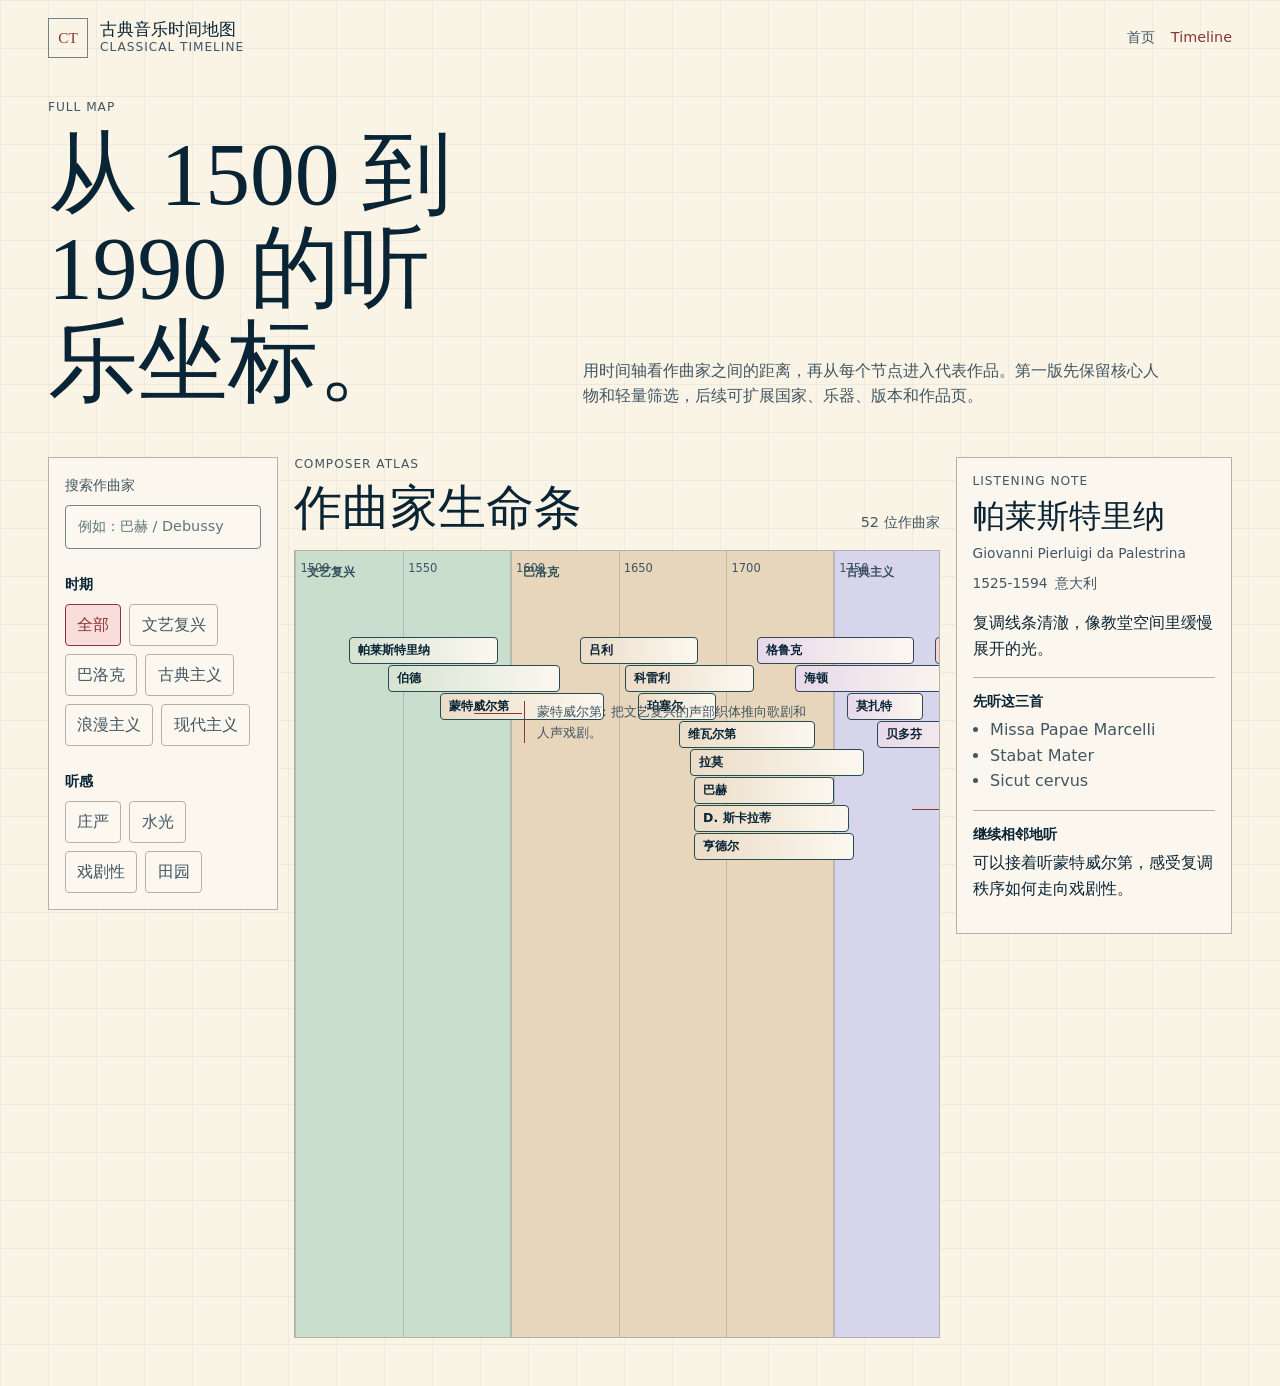
==== timeline.html @ 26d969b8 "Initial classical music atlas site" ====
<!doctype html>
<html lang="zh-CN">
  <head>
    <meta charset="utf-8">
    <meta name="viewport" content="width=device-width, initial-scale=1, viewport-fit=cover">
    <meta name="description" content="按时代、作曲家和听感探索古典音乐时间线。">
    <title>Timeline | 古典音乐时间地图</title>
    <link rel="stylesheet" href="assets/styles.css">
    <script type="module" src="assets/app.js"></script>
  </head>
  <body data-page="timeline">
    <a class="skip-link" href="#main-content">跳到主要内容</a>

    <header class="site-header" aria-label="站点导航">
      <a class="brand-mark" href="index.html" aria-label="古典音乐时间地图首页">
        <span class="brand-mark__glyph" aria-hidden="true">CT</span>
        <span>
          <span class="brand-mark__title">古典音乐时间地图</span>
          <span class="brand-mark__subtitle">Classical Timeline</span>
        </span>
      </a>
      <nav class="site-nav" aria-label="主导航">
        <a href="index.html">首页</a>
        <a href="timeline.html" aria-current="page">Timeline</a>
      </nav>
    </header>

    <main id="main-content" class="timeline-page">
      <section class="timeline-intro" aria-labelledby="timeline-title">
        <div>
          <p class="kicker">Full map</p>
          <h1 id="timeline-title">从 1500 到 1990 的听乐坐标。</h1>
        </div>
        <p>
          用时间轴看作曲家之间的距离，再从每个节点进入代表作品。第一版先保留核心人物和轻量筛选，后续可扩展国家、乐器、版本和作品页。
        </p>
      </section>

      <section class="explorer-shell" aria-label="时间线探索器">
        <aside class="explorer-controls" aria-label="筛选作曲家">
          <label class="search-field">
            <span>搜索作曲家</span>
            <input type="search" data-search placeholder="例如：巴赫 / Debussy" autocomplete="off">
          </label>

          <div class="filter-group" aria-label="按时期筛选">
            <p class="filter-group__label">时期</p>
            <div class="chip-row" data-period-filters></div>
          </div>

          <div class="filter-group" aria-label="按听感筛选">
            <p class="filter-group__label">听感</p>
            <div class="chip-row">
              <button class="chip" type="button" data-mood="庄严">庄严</button>
              <button class="chip" type="button" data-mood="水光">水光</button>
              <button class="chip" type="button" data-mood="戏剧性">戏剧性</button>
              <button class="chip" type="button" data-mood="田园">田园</button>
            </div>
          </div>
        </aside>

        <section class="timeline-workspace" aria-labelledby="workspace-title">
          <div class="workspace-head">
            <div>
              <p class="kicker">Composer atlas</p>
              <h2 id="workspace-title">作曲家生命条</h2>
            </div>
            <p class="workspace-count" data-result-count aria-live="polite"></p>
          </div>
          <div class="timeline-frame">
            <div class="timeline" data-timeline="full" aria-label="古典音乐作曲家完整时间线"></div>
          </div>
        </section>

        <aside class="composer-detail" aria-live="polite" aria-label="作曲家赏析线索">
          <p class="kicker">Listening note</p>
          <div data-detail>
            <h2>选择一个作曲家</h2>
            <p>点击或聚焦时间线上的生命条，查看风格判断、代表作品和相邻聆听线索。</p>
          </div>
        </aside>
      </section>
    </main>
  </body>
</html>
---- assets/styles.css ----
:root {
  color-scheme: light;
  --paper: oklch(96.8% 0.018 84);
  --paper-deep: oklch(93.2% 0.024 82);
  --paper-lift: oklch(98% 0.012 84);
  --ink: oklch(25% 0.045 238);
  --ink-soft: oklch(44% 0.032 235);
  --rule: oklch(76% 0.018 86);
  --rule-strong: oklch(60% 0.025 230);
  --concert-red: oklch(45% 0.118 24);
  --focus: oklch(55% 0.12 24);
  --renaissance: oklch(88% 0.032 152);
  --baroque: oklch(88% 0.038 75);
  --classical: oklch(88% 0.03 288);
  --romantic: oklch(88% 0.04 29);
  --modern: oklch(87% 0.032 210);
  --space-1: 0.25rem;
  --space-2: 0.5rem;
  --space-3: 0.75rem;
  --space-4: 1rem;
  --space-6: 1.5rem;
  --space-8: 2rem;
  --space-12: 3rem;
  --space-16: 4rem;
  --radius-sm: 0.25rem;
  --radius-md: 0.5rem;
  --shadow-preview: 0 1rem 3rem oklch(26% 0.045 238 / 0.12);
  --ease-out: cubic-bezier(0.22, 1, 0.36, 1);
  --font-display: "Iowan Old Style", "Songti SC", "Noto Serif SC", "Source Han Serif SC", Georgia, serif;
  --font-body: "Aptos", "Segoe UI", "Noto Sans SC", "Microsoft YaHei", system-ui, sans-serif;
}

* {
  box-sizing: border-box;
}

html {
  scroll-behavior: smooth;
}

body {
  margin: 0;
  background:
    linear-gradient(90deg, oklch(83% 0.012 84 / 0.22) 1px, transparent 1px) 0 0 / 48px 48px,
    linear-gradient(180deg, oklch(83% 0.012 84 / 0.22) 1px, transparent 1px) 0 0 / 48px 48px,
    var(--paper);
  color: var(--ink);
  font-family: var(--font-body);
  font-size: 1rem;
  line-height: 1.6;
  overflow-x: hidden;
  overflow-wrap: break-word;
  text-rendering: optimizeLegibility;
}

a {
  color: inherit;
  text-decoration: none;
}

button,
input {
  font: inherit;
}

button {
  cursor: pointer;
}

:focus {
  outline: none;
}

:focus-visible {
  outline: 3px solid var(--focus);
  outline-offset: 3px;
}

.skip-link {
  position: fixed;
  z-index: 10;
  inset-block-start: var(--space-4);
  inset-inline-start: var(--space-4);
  padding: var(--space-2) var(--space-3);
  background: var(--ink);
  color: var(--paper);
  transform: translateY(-150%);
  transition: transform 180ms var(--ease-out);
}

.skip-link:focus {
  transform: translateY(0);
}

.site-header {
  display: flex;
  align-items: center;
  justify-content: space-between;
  gap: var(--space-4);
  padding: var(--space-4) clamp(var(--space-4), 4vw, var(--space-12));
}

.brand-mark {
  display: inline-flex;
  align-items: center;
  gap: var(--space-3);
  min-height: 2.75rem;
}

.brand-mark__glyph {
  display: grid;
  place-items: center;
  width: 2.5rem;
  height: 2.5rem;
  border: 1px solid var(--rule-strong);
  color: var(--concert-red);
  font-family: var(--font-display);
  font-size: 0.95rem;
}

.brand-mark__title,
.brand-mark__subtitle {
  display: block;
}

.brand-mark__title {
  font-family: var(--font-display);
  font-size: 1.05rem;
  line-height: 1.1;
}

.brand-mark__subtitle,
.kicker {
  color: var(--ink-soft);
  font-size: 0.76rem;
  letter-spacing: 0.08em;
  line-height: 1.2;
  text-transform: uppercase;
}

.site-nav {
  display: none;
  align-items: center;
  gap: var(--space-4);
  color: var(--ink-soft);
  font-size: 0.9rem;
}

.site-nav a {
  min-height: 2.75rem;
  display: inline-flex;
  align-items: center;
}

.site-nav a:hover,
.site-nav a[aria-current="page"] {
  color: var(--concert-red);
}

.hero-shell {
  display: grid;
  gap: var(--space-8);
  min-width: 0;
  min-height: calc(100svh - 4.75rem);
  padding: var(--space-6) clamp(var(--space-4), 4vw, var(--space-12)) var(--space-8);
}

.hero-copy {
  align-self: center;
  min-width: 0;
}

.kicker {
  margin: 0 0 var(--space-3);
}

h1,
h2,
h3,
p {
  margin-block-start: 0;
}

h1,
h2,
h3 {
  font-family: var(--font-display);
  font-weight: 500;
  line-height: 1.05;
  text-wrap: balance;
}

h1 {
  max-width: 11ch;
  margin-block-end: var(--space-4);
  font-size: clamp(3rem, 10vw, 7rem);
}

h2 {
  font-size: clamp(1.7rem, 4vw, 3rem);
}

.hero-lede {
  max-width: min(48ch, 100%);
  color: var(--ink-soft);
  font-size: 1.12rem;
}

.hero-actions {
  display: flex;
  flex-wrap: wrap;
  gap: var(--space-3);
  margin-block: var(--space-6);
}

.button {
  display: inline-flex;
  align-items: center;
  justify-content: center;
  min-height: 2.75rem;
  border: 1px solid var(--ink);
  border-radius: var(--radius-sm);
  padding: 0.7rem 1rem;
  transition:
    background-color 180ms var(--ease-out),
    color 180ms var(--ease-out),
    border-color 180ms var(--ease-out),
    transform 180ms var(--ease-out);
}

.button:hover {
  transform: translateY(-1px);
}

.button--primary {
  background: var(--ink);
  color: var(--paper-lift);
}

.button--primary:hover {
  background: var(--concert-red);
  border-color: var(--concert-red);
}

.button--quiet {
  color: var(--ink);
}

.button--quiet:hover {
  border-color: var(--concert-red);
  color: var(--concert-red);
}

.listening-note {
  display: grid;
  gap: var(--space-3);
  max-width: 34rem;
  margin: 0;
  padding-block-start: var(--space-6);
  border-block-start: 1px solid var(--rule);
}

.listening-note div {
  display: grid;
  gap: var(--space-1);
}

.listening-note dt {
  color: var(--concert-red);
  font-size: 0.82rem;
}

.listening-note dd {
  margin: 0;
  color: var(--ink-soft);
}

.atlas-panel,
.composer-detail,
.explorer-controls {
  background: color-mix(in oklch, var(--paper-lift) 78%, var(--paper) 22%);
  border: 1px solid var(--rule);
}

.atlas-panel {
  align-self: center;
  min-width: 0;
  padding: var(--space-4);
  box-shadow: var(--shadow-preview);
}

.atlas-panel__head,
.workspace-head,
.section-heading {
  display: flex;
  align-items: end;
  justify-content: space-between;
  gap: var(--space-4);
  margin-block-end: var(--space-4);
}

.atlas-panel__head h2,
.workspace-head h2,
.section-heading h2 {
  margin: 0;
}

.text-link {
  min-height: 2.75rem;
  display: inline-flex;
  align-items: center;
  color: var(--concert-red);
  font-size: 0.9rem;
}

.map-caption {
  margin-block: var(--space-3) 0;
  color: var(--ink-soft);
  font-size: 0.9rem;
}

.timeline-frame {
  width: 100%;
  max-width: 100%;
  min-width: 0;
  overflow: auto;
  border: 1px solid var(--rule);
  background: var(--paper-deep);
  scrollbar-color: var(--rule-strong) var(--paper-deep);
}

.timeline-frame--preview {
  max-height: 34rem;
}

.timeline {
  position: relative;
  min-width: 66rem;
  min-height: 46rem;
  isolation: isolate;
}

.timeline--preview {
  min-width: 58rem;
  min-height: 28rem;
}

.period-band {
  position: absolute;
  z-index: 0;
  inset-block: 0;
  border-inline-end: 1px solid oklch(65% 0.018 84 / 0.45);
  background: var(--period-color);
}

.period-band__label {
  position: sticky;
  inset-block-start: var(--space-3);
  display: inline-flex;
  margin: var(--space-3);
  color: color-mix(in oklch, var(--ink) 74%, var(--period-color) 26%);
  font-size: 0.76rem;
  font-weight: 600;
}

.year-tick {
  position: absolute;
  z-index: 1;
  inset-block: 0;
  border-inline-start: 1px solid oklch(57% 0.018 240 / 0.32);
}

.year-tick span {
  position: sticky;
  inset-block-start: var(--space-2);
  display: inline-block;
  margin-inline-start: var(--space-1);
  color: var(--ink-soft);
  font-size: 0.72rem;
  font-variant-numeric: tabular-nums;
}

.composer-bar {
  position: absolute;
  z-index: 2;
  display: flex;
  align-items: center;
  min-width: 3.5rem;
  min-height: 1.7rem;
  border: 1px solid color-mix(in oklch, var(--ink) 78%, var(--period-color) 22%);
  border-radius: var(--radius-sm);
  background:
    linear-gradient(90deg, color-mix(in oklch, var(--period-color) 78%, var(--paper-lift) 22%), var(--paper-lift));
  color: var(--ink);
  font-size: 0.78rem;
  font-weight: 600;
  line-height: 1.15;
  overflow: hidden;
  padding: 0 var(--space-2);
  text-align: start;
  white-space: nowrap;
  transition:
    transform 160ms var(--ease-out),
    border-color 160ms var(--ease-out),
    background-color 160ms var(--ease-out),
    box-shadow 160ms var(--ease-out);
}

.composer-bar:hover,
.composer-bar:focus-visible,
.composer-bar.is-active {
  z-index: 4;
  border-color: var(--concert-red);
  box-shadow: 0 0 0 3px oklch(58% 0.1 24 / 0.15);
  transform: translateY(-2px);
}

.composer-bar.is-hidden {
  display: none;
}

.annotation {
  position: absolute;
  z-index: 3;
  max-width: 18rem;
  border-inline-start: 1px solid var(--concert-red);
  padding-inline-start: var(--space-3);
  color: var(--ink-soft);
  font-size: 0.82rem;
}

.annotation::before {
  content: "";
  position: absolute;
  inset-inline-start: -3.2rem;
  inset-block-start: 0.75rem;
  width: 3rem;
  border-block-start: 1px solid var(--concert-red);
}

.route-section {
  padding: var(--space-12) clamp(var(--space-4), 4vw, var(--space-12));
}

.section-heading {
  align-items: start;
}

.section-heading h2 {
  max-width: 13ch;
}

.route-grid {
  display: grid;
  grid-template-columns: repeat(auto-fit, minmax(17.5rem, 1fr));
  gap: var(--space-3);
}

.route-card {
  display: grid;
  gap: var(--space-3);
  min-height: 13rem;
  border: 1px solid var(--rule);
  background: color-mix(in oklch, var(--paper-lift) 70%, var(--paper) 30%);
  padding: var(--space-4);
  transition:
    border-color 180ms var(--ease-out),
    transform 180ms var(--ease-out),
    background-color 180ms var(--ease-out);
}

.route-card:hover {
  border-color: var(--concert-red);
  transform: translateY(-2px);
}

.route-card__index {
  color: var(--concert-red);
  font-family: var(--font-display);
  font-size: 1.6rem;
}

.route-card__title {
  font-family: var(--font-display);
  font-size: 1.6rem;
  line-height: 1.1;
}

.route-card__body {
  color: var(--ink-soft);
  max-width: 30ch;
}

.timeline-page {
  min-width: 0;
  padding: var(--space-6) clamp(var(--space-4), 4vw, var(--space-12)) var(--space-12);
}

.timeline-intro {
  display: grid;
  gap: var(--space-4);
  margin-block-end: var(--space-8);
}

.timeline-intro > * {
  min-width: 0;
}

.timeline-intro h1 {
  max-width: 12ch;
  font-size: clamp(2.5rem, 8vw, 5.6rem);
}

.timeline-intro p {
  max-width: 58ch;
  color: var(--ink-soft);
}

.explorer-shell {
  display: grid;
  gap: var(--space-4);
  min-width: 0;
}

.explorer-controls,
.composer-detail {
  min-width: 0;
  padding: var(--space-4);
}

.search-field {
  display: grid;
  gap: var(--space-2);
  margin-block-end: var(--space-6);
  color: var(--ink-soft);
  font-size: 0.9rem;
}

.search-field input {
  width: 100%;
  min-width: 0;
  min-height: 2.75rem;
  border: 1px solid var(--rule-strong);
  border-radius: var(--radius-sm);
  background: var(--paper-lift);
  color: var(--ink);
  padding: 0 var(--space-3);
}

.search-field input::placeholder {
  color: color-mix(in oklch, var(--ink-soft) 80%, var(--paper) 20%);
}

.filter-group + .filter-group {
  margin-block-start: var(--space-6);
}

.filter-group__label {
  margin-block-end: var(--space-2);
  color: var(--ink);
  font-size: 0.9rem;
  font-weight: 700;
}

.chip-row {
  display: flex;
  flex-wrap: wrap;
  gap: var(--space-2);
}

.chip {
  min-height: 2.5rem;
  border: 1px solid var(--rule);
  border-radius: var(--radius-sm);
  background: var(--paper-lift);
  color: var(--ink-soft);
  padding: 0.45rem 0.7rem;
  transition:
    border-color 160ms var(--ease-out),
    color 160ms var(--ease-out),
    background-color 160ms var(--ease-out);
}

.chip:hover,
.chip[aria-pressed="true"] {
  border-color: var(--concert-red);
  color: var(--concert-red);
}

.chip[aria-pressed="true"] {
  background: oklch(92% 0.03 24);
}

.timeline-workspace {
  min-width: 0;
}

.workspace-count {
  margin: 0;
  color: var(--ink-soft);
  font-size: 0.9rem;
}

.composer-detail {
  align-self: start;
}

.composer-detail h2 {
  margin-block-end: var(--space-2);
  font-size: 2rem;
}

.detail-meta {
  display: flex;
  flex-wrap: wrap;
  gap: var(--space-2);
  margin-block: 0 var(--space-4);
  color: var(--ink-soft);
  font-size: 0.86rem;
}

.detail-section {
  margin-block-start: var(--space-4);
  padding-block-start: var(--space-4);
  border-block-start: 1px solid var(--rule);
}

.detail-section h3 {
  margin-block-end: var(--space-2);
  font-family: var(--font-body);
  font-size: 0.9rem;
  font-weight: 800;
}

.detail-section ul {
  margin: 0;
  padding-inline-start: 1.1rem;
  color: var(--ink-soft);
}

.empty-state {
  padding: var(--space-8);
  color: var(--ink-soft);
}

@media (min-width: 48rem) {
  .site-nav {
    display: flex;
  }

  .listening-note {
    grid-template-columns: repeat(2, minmax(0, 1fr));
  }

  .timeline-intro {
    grid-template-columns: minmax(18rem, 0.8fr) minmax(20rem, 1fr);
    align-items: end;
  }
}

@media (min-width: 64rem) {
  .hero-shell {
    grid-template-columns: minmax(20rem, 0.82fr) minmax(34rem, 1.18fr);
    align-items: center;
  }

  .explorer-shell {
    grid-template-columns: minmax(14rem, 0.75fr) minmax(32rem, 2.1fr) minmax(17rem, 0.9fr);
    align-items: start;
  }

  .explorer-controls,
  .composer-detail {
    position: sticky;
    inset-block-start: var(--space-4);
  }
}

@media (max-width: 47.99rem) {
  .site-header {
    align-items: flex-start;
  }

  .hero-shell,
  .timeline-page,
  .route-section,
  .site-header {
    max-width: 100vw;
    overflow-x: clip;
  }

  .hero-copy,
  .atlas-panel,
  .timeline-intro,
  .timeline-intro p,
  .explorer-shell,
  .explorer-controls,
  .timeline-workspace,
  .composer-detail {
    max-width: calc(100vw - (var(--space-4) * 2));
  }

  .hero-lede,
  .timeline-intro p {
    max-width: 29ch;
  }

  .search-field input {
    max-width: 20rem;
  }

  h1 {
    max-width: 9ch;
  }

  .atlas-panel__head,
  .workspace-head,
  .section-heading {
    align-items: start;
    flex-direction: column;
  }

  .timeline {
    min-width: 54rem;
  }
}

@media (prefers-reduced-motion: reduce) {
  *,
  *::before,
  *::after {
    scroll-behavior: auto !important;
    transition-duration: 0.01ms !important;
    animation-duration: 0.01ms !important;
    animation-iteration-count: 1 !important;
  }
}
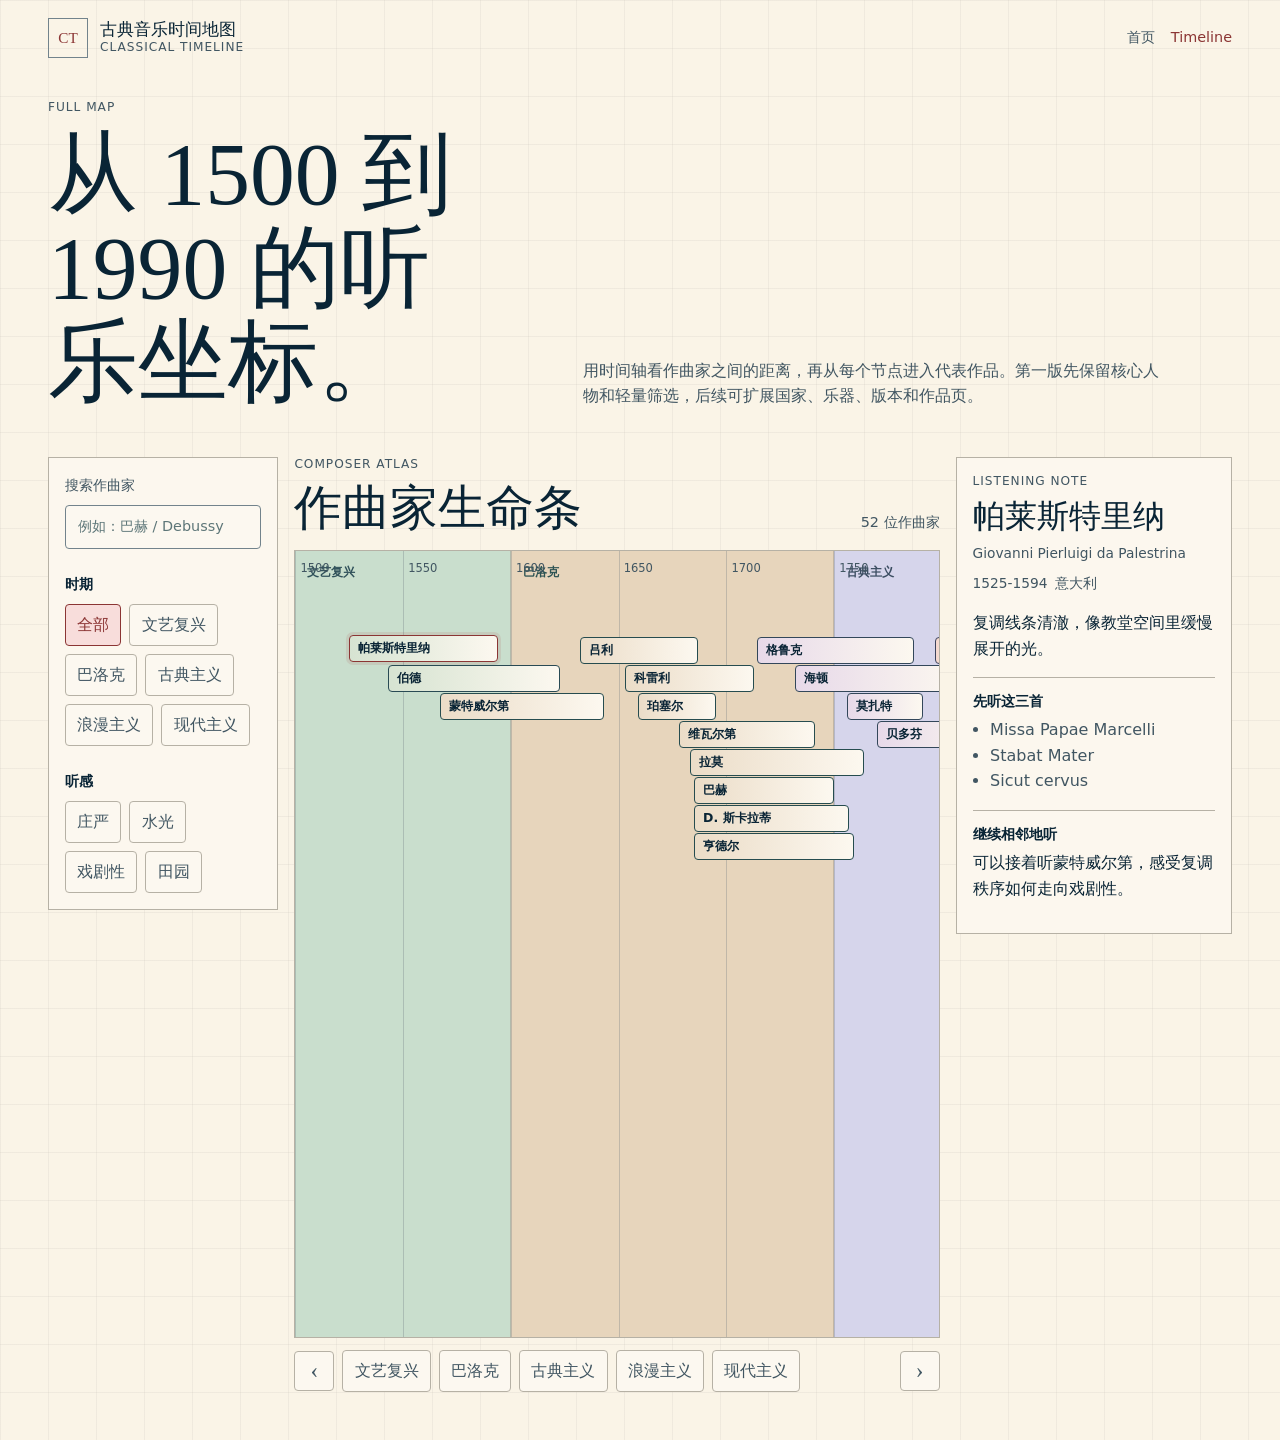
==== commit a92b41b3: "Improve timeline navigation" ====
--- a/timeline.html
+++ b/timeline.html
@@ -67,8 +67,13 @@
             </div>
             <p class="workspace-count" data-result-count aria-live="polite"></p>
           </div>
-          <div class="timeline-frame">
+          <div class="timeline-frame" data-timeline-frame="full" tabindex="0" aria-label="完整时间线，可拖拽或用方向键平移">
             <div class="timeline" data-timeline="full" aria-label="古典音乐作曲家完整时间线"></div>
+          </div>
+          <div class="timeline-controls" aria-label="完整时间线导航">
+            <button class="timeline-pan" type="button" data-pan="full" data-direction="-1" aria-label="向早期平移">‹</button>
+            <div class="era-jump-row" data-era-jumps="full" aria-label="跳转到时期"></div>
+            <button class="timeline-pan" type="button" data-pan="full" data-direction="1" aria-label="向晚期平移">›</button>
           </div>
         </section>
 
--- a/assets/styles.css
+++ b/assets/styles.css
@@ -320,17 +320,108 @@
 }
 
 .timeline-frame {
+  position: relative;
   width: 100%;
   max-width: 100%;
   min-width: 0;
   overflow: auto;
   border: 1px solid var(--rule);
   background: var(--paper-deep);
-  scrollbar-color: var(--rule-strong) var(--paper-deep);
+  cursor: grab;
+  scroll-behavior: smooth;
+  scrollbar-width: none;
+  overscroll-behavior-inline: contain;
+  touch-action: pan-y;
+}
+
+.timeline-frame::-webkit-scrollbar {
+  display: none;
+}
+
+.timeline-frame.is-dragging {
+  cursor: grabbing;
+  scroll-behavior: auto;
+  user-select: none;
 }
 
 .timeline-frame--preview {
   max-height: 34rem;
+}
+
+.timeline-controls {
+  display: grid;
+  grid-template-columns: 2.5rem minmax(0, 1fr) 2.5rem;
+  align-items: center;
+  gap: var(--space-2);
+  width: 100%;
+  min-width: 0;
+  margin-block-start: var(--space-3);
+}
+
+.timeline-pan,
+.era-jump {
+  min-height: 2.5rem;
+  border: 1px solid var(--rule);
+  border-radius: var(--radius-sm);
+  background: var(--paper-lift);
+  color: var(--ink-soft);
+  transition:
+    border-color 160ms var(--ease-out),
+    color 160ms var(--ease-out),
+    transform 160ms var(--ease-out);
+}
+
+.timeline-pan {
+  display: grid;
+  place-items: center;
+  width: 2.5rem;
+  font-family: var(--font-display);
+  font-size: 1.45rem;
+  line-height: 1;
+}
+
+.era-jump-row {
+  display: flex;
+  gap: var(--space-2);
+  min-width: 0;
+  overflow-x: auto;
+  scrollbar-width: none;
+}
+
+.era-jump-row::-webkit-scrollbar {
+  display: none;
+}
+
+.era-jump {
+  flex: 0 0 auto;
+  padding: 0.45rem 0.7rem;
+  white-space: nowrap;
+}
+
+.timeline-pan:hover,
+.era-jump:hover {
+  border-color: var(--concert-red);
+  color: var(--concert-red);
+  transform: translateY(-1px);
+}
+
+.timeline-note {
+  display: grid;
+  gap: var(--space-1);
+  margin-block-start: var(--space-3);
+  border-block-start: 1px solid var(--rule);
+  padding-block-start: var(--space-3);
+  color: var(--ink-soft);
+}
+
+.timeline-note__name {
+  margin: 0;
+  color: var(--concert-red);
+  font-weight: 700;
+}
+
+.timeline-note p {
+  margin: 0;
 }
 
 .timeline {
@@ -419,25 +510,6 @@
   display: none;
 }
 
-.annotation {
-  position: absolute;
-  z-index: 3;
-  max-width: 18rem;
-  border-inline-start: 1px solid var(--concert-red);
-  padding-inline-start: var(--space-3);
-  color: var(--ink-soft);
-  font-size: 0.82rem;
-}
-
-.annotation::before {
-  content: "";
-  position: absolute;
-  inset-inline-start: -3.2rem;
-  inset-block-start: 0.75rem;
-  width: 3rem;
-  border-block-start: 1px solid var(--concert-red);
-}
-
 .route-section {
   padding: var(--space-12) clamp(var(--space-4), 4vw, var(--space-12));
 }
@@ -700,6 +772,13 @@
     max-width: calc(100vw - (var(--space-4) * 2));
   }
 
+  .atlas-panel,
+  .timeline-workspace,
+  .explorer-controls,
+  .composer-detail {
+    width: calc(100vw - (var(--space-4) * 2));
+  }
+
   .hero-lede,
   .timeline-intro p {
     max-width: 29ch;
@@ -718,6 +797,27 @@
   .section-heading {
     align-items: start;
     flex-direction: column;
+  }
+
+  .timeline-controls {
+    grid-template-areas:
+      "prev . next"
+      "eras eras eras";
+    row-gap: var(--space-2);
+  }
+
+  .timeline-pan[data-direction="-1"] {
+    grid-area: prev;
+  }
+
+  .timeline-pan[data-direction="1"] {
+    grid-area: next;
+    justify-self: end;
+  }
+
+  .era-jump-row {
+    grid-area: eras;
+    width: 100%;
   }
 
   .timeline {
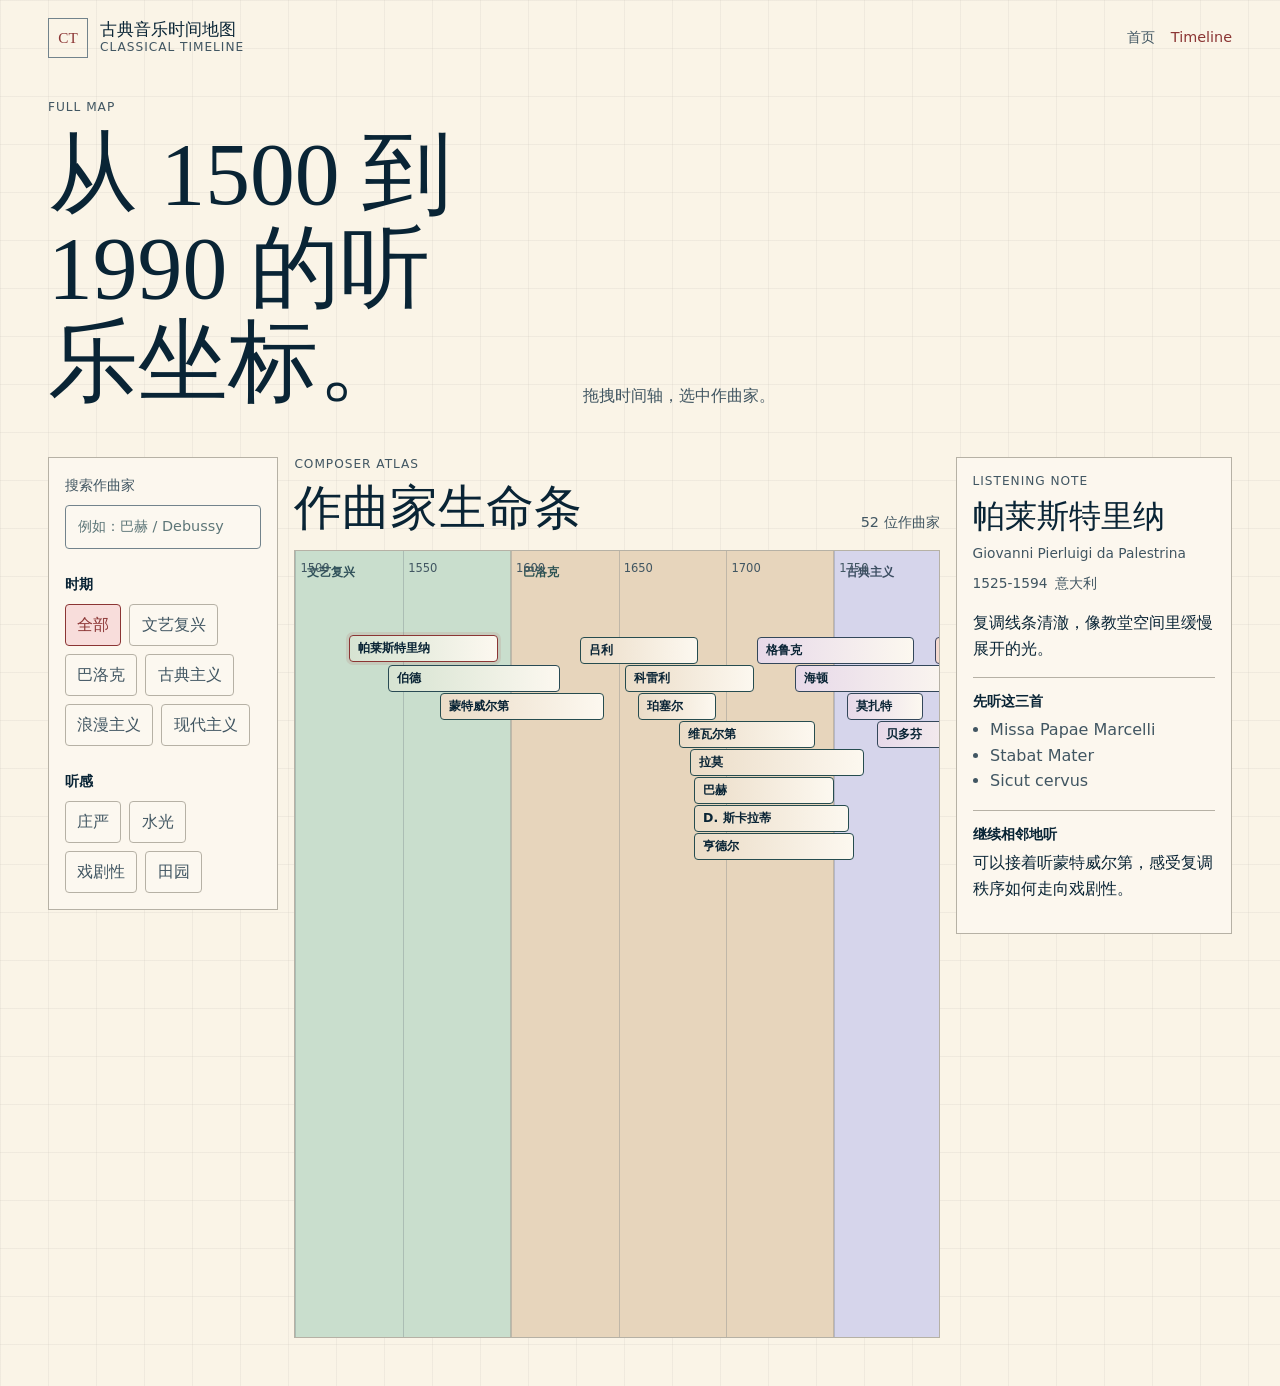
==== commit 81db4147: "Simplify timeline interface" ====
--- a/timeline.html
+++ b/timeline.html
@@ -32,7 +32,7 @@
           <h1 id="timeline-title">从 1500 到 1990 的听乐坐标。</h1>
         </div>
         <p>
-          用时间轴看作曲家之间的距离，再从每个节点进入代表作品。第一版先保留核心人物和轻量筛选，后续可扩展国家、乐器、版本和作品页。
+          拖拽时间轴，选中作曲家。
         </p>
       </section>
 
@@ -70,18 +70,13 @@
           <div class="timeline-frame" data-timeline-frame="full" tabindex="0" aria-label="完整时间线，可拖拽或用方向键平移">
             <div class="timeline" data-timeline="full" aria-label="古典音乐作曲家完整时间线"></div>
           </div>
-          <div class="timeline-controls" aria-label="完整时间线导航">
-            <button class="timeline-pan" type="button" data-pan="full" data-direction="-1" aria-label="向早期平移">‹</button>
-            <div class="era-jump-row" data-era-jumps="full" aria-label="跳转到时期"></div>
-            <button class="timeline-pan" type="button" data-pan="full" data-direction="1" aria-label="向晚期平移">›</button>
-          </div>
         </section>
 
         <aside class="composer-detail" aria-live="polite" aria-label="作曲家赏析线索">
           <p class="kicker">Listening note</p>
           <div data-detail>
             <h2>选择一个作曲家</h2>
-            <p>点击或聚焦时间线上的生命条，查看风格判断、代表作品和相邻聆听线索。</p>
+            <p>查看作品与相邻聆听。</p>
           </div>
         </aside>
       </section>
--- a/assets/styles.css
+++ b/assets/styles.css
@@ -242,39 +242,6 @@
   border-color: var(--concert-red);
 }
 
-.button--quiet {
-  color: var(--ink);
-}
-
-.button--quiet:hover {
-  border-color: var(--concert-red);
-  color: var(--concert-red);
-}
-
-.listening-note {
-  display: grid;
-  gap: var(--space-3);
-  max-width: 34rem;
-  margin: 0;
-  padding-block-start: var(--space-6);
-  border-block-start: 1px solid var(--rule);
-}
-
-.listening-note div {
-  display: grid;
-  gap: var(--space-1);
-}
-
-.listening-note dt {
-  color: var(--concert-red);
-  font-size: 0.82rem;
-}
-
-.listening-note dd {
-  margin: 0;
-  color: var(--ink-soft);
-}
-
 .atlas-panel,
 .composer-detail,
 .explorer-controls {
@@ -290,8 +257,7 @@
 }
 
 .atlas-panel__head,
-.workspace-head,
-.section-heading {
+.workspace-head {
   display: flex;
   align-items: end;
   justify-content: space-between;
@@ -310,12 +276,6 @@
   display: inline-flex;
   align-items: center;
   color: var(--concert-red);
-  font-size: 0.9rem;
-}
-
-.map-caption {
-  margin-block: var(--space-3) 0;
-  color: var(--ink-soft);
   font-size: 0.9rem;
 }
 
@@ -346,63 +306,6 @@
 
 .timeline-frame--preview {
   max-height: 34rem;
-}
-
-.timeline-controls {
-  display: grid;
-  grid-template-columns: 2.5rem minmax(0, 1fr) 2.5rem;
-  align-items: center;
-  gap: var(--space-2);
-  width: 100%;
-  min-width: 0;
-  margin-block-start: var(--space-3);
-}
-
-.timeline-pan,
-.era-jump {
-  min-height: 2.5rem;
-  border: 1px solid var(--rule);
-  border-radius: var(--radius-sm);
-  background: var(--paper-lift);
-  color: var(--ink-soft);
-  transition:
-    border-color 160ms var(--ease-out),
-    color 160ms var(--ease-out),
-    transform 160ms var(--ease-out);
-}
-
-.timeline-pan {
-  display: grid;
-  place-items: center;
-  width: 2.5rem;
-  font-family: var(--font-display);
-  font-size: 1.45rem;
-  line-height: 1;
-}
-
-.era-jump-row {
-  display: flex;
-  gap: var(--space-2);
-  min-width: 0;
-  overflow-x: auto;
-  scrollbar-width: none;
-}
-
-.era-jump-row::-webkit-scrollbar {
-  display: none;
-}
-
-.era-jump {
-  flex: 0 0 auto;
-  padding: 0.45rem 0.7rem;
-  white-space: nowrap;
-}
-
-.timeline-pan:hover,
-.era-jump:hover {
-  border-color: var(--concert-red);
-  color: var(--concert-red);
-  transform: translateY(-1px);
 }
 
 .timeline-note {
@@ -510,59 +413,6 @@
   display: none;
 }
 
-.route-section {
-  padding: var(--space-12) clamp(var(--space-4), 4vw, var(--space-12));
-}
-
-.section-heading {
-  align-items: start;
-}
-
-.section-heading h2 {
-  max-width: 13ch;
-}
-
-.route-grid {
-  display: grid;
-  grid-template-columns: repeat(auto-fit, minmax(17.5rem, 1fr));
-  gap: var(--space-3);
-}
-
-.route-card {
-  display: grid;
-  gap: var(--space-3);
-  min-height: 13rem;
-  border: 1px solid var(--rule);
-  background: color-mix(in oklch, var(--paper-lift) 70%, var(--paper) 30%);
-  padding: var(--space-4);
-  transition:
-    border-color 180ms var(--ease-out),
-    transform 180ms var(--ease-out),
-    background-color 180ms var(--ease-out);
-}
-
-.route-card:hover {
-  border-color: var(--concert-red);
-  transform: translateY(-2px);
-}
-
-.route-card__index {
-  color: var(--concert-red);
-  font-family: var(--font-display);
-  font-size: 1.6rem;
-}
-
-.route-card__title {
-  font-family: var(--font-display);
-  font-size: 1.6rem;
-  line-height: 1.1;
-}
-
-.route-card__body {
-  color: var(--ink-soft);
-  max-width: 30ch;
-}
-
 .timeline-page {
   min-width: 0;
   padding: var(--space-6) clamp(var(--space-4), 4vw, var(--space-12)) var(--space-12);
@@ -720,10 +570,6 @@
     display: flex;
   }
 
-  .listening-note {
-    grid-template-columns: repeat(2, minmax(0, 1fr));
-  }
-
   .timeline-intro {
     grid-template-columns: minmax(18rem, 0.8fr) minmax(20rem, 1fr);
     align-items: end;
@@ -753,9 +599,18 @@
     align-items: flex-start;
   }
 
+  .hero-shell {
+    gap: var(--space-16);
+    min-height: auto;
+    padding-block-start: var(--space-12);
+  }
+
+  .hero-copy {
+    align-self: start;
+  }
+
   .hero-shell,
   .timeline-page,
-  .route-section,
   .site-header {
     max-width: 100vw;
     overflow-x: clip;
@@ -793,31 +648,9 @@
   }
 
   .atlas-panel__head,
-  .workspace-head,
-  .section-heading {
+  .workspace-head {
     align-items: start;
     flex-direction: column;
-  }
-
-  .timeline-controls {
-    grid-template-areas:
-      "prev . next"
-      "eras eras eras";
-    row-gap: var(--space-2);
-  }
-
-  .timeline-pan[data-direction="-1"] {
-    grid-area: prev;
-  }
-
-  .timeline-pan[data-direction="1"] {
-    grid-area: next;
-    justify-self: end;
-  }
-
-  .era-jump-row {
-    grid-area: eras;
-    width: 100%;
   }
 
   .timeline {
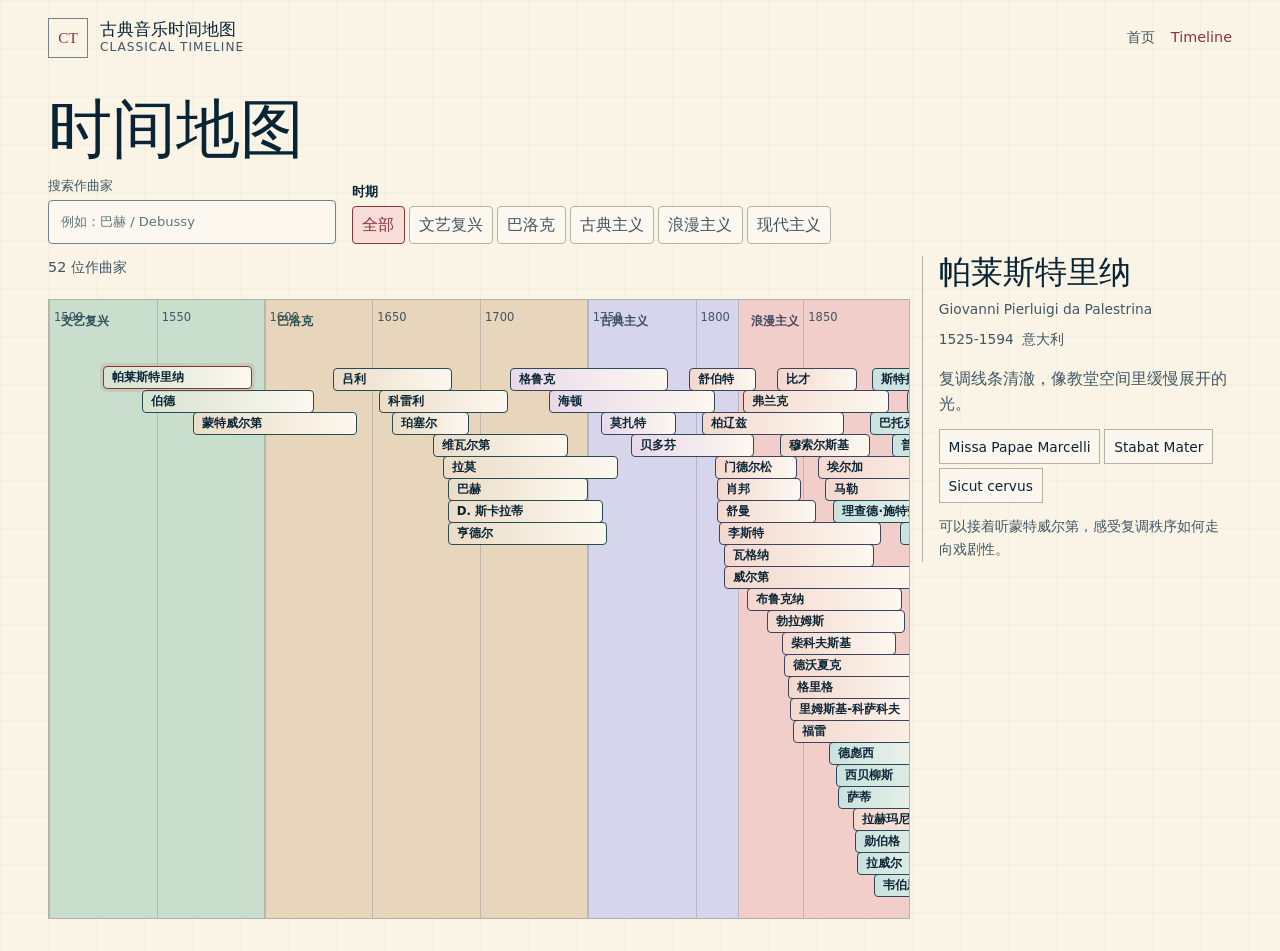
==== commit b3762bbe: "Simplify timeline interface" ====
--- a/timeline.html
+++ b/timeline.html
@@ -5,6 +5,7 @@
     <meta name="viewport" content="width=device-width, initial-scale=1, viewport-fit=cover">
     <meta name="description" content="按时代、作曲家和听感探索古典音乐时间线。">
     <title>Timeline | 古典音乐时间地图</title>
+    <link rel="icon" href="data:,">
     <link rel="stylesheet" href="assets/styles.css">
     <script type="module" src="assets/app.js"></script>
   </head>
@@ -28,12 +29,8 @@
     <main id="main-content" class="timeline-page">
       <section class="timeline-intro" aria-labelledby="timeline-title">
         <div>
-          <p class="kicker">Full map</p>
-          <h1 id="timeline-title">从 1500 到 1990 的听乐坐标。</h1>
+          <h1 id="timeline-title">时间地图</h1>
         </div>
-        <p>
-          拖拽时间轴，选中作曲家。
-        </p>
       </section>
 
       <section class="explorer-shell" aria-label="时间线探索器">
@@ -59,12 +56,8 @@
           </div>
         </aside>
 
-        <section class="timeline-workspace" aria-labelledby="workspace-title">
+        <section class="timeline-workspace" aria-label="作曲家生命条">
           <div class="workspace-head">
-            <div>
-              <p class="kicker">Composer atlas</p>
-              <h2 id="workspace-title">作曲家生命条</h2>
-            </div>
             <p class="workspace-count" data-result-count aria-live="polite"></p>
           </div>
           <div class="timeline-frame" data-timeline-frame="full" tabindex="0" aria-label="完整时间线，可拖拽或用方向键平移">
@@ -73,7 +66,6 @@
         </section>
 
         <aside class="composer-detail" aria-live="polite" aria-label="作曲家赏析线索">
-          <p class="kicker">Listening note</p>
           <div data-detail>
             <h2>选择一个作曲家</h2>
             <p>查看作品与相邻聆听。</p>
--- a/assets/styles.css
+++ b/assets/styles.css
@@ -18,6 +18,7 @@
   --space-2: 0.5rem;
   --space-3: 0.75rem;
   --space-4: 1rem;
+  --space-5: 1.25rem;
   --space-6: 1.5rem;
   --space-8: 2rem;
   --space-12: 3rem;
@@ -41,8 +42,8 @@
 body {
   margin: 0;
   background:
-    linear-gradient(90deg, oklch(83% 0.012 84 / 0.22) 1px, transparent 1px) 0 0 / 48px 48px,
-    linear-gradient(180deg, oklch(83% 0.012 84 / 0.22) 1px, transparent 1px) 0 0 / 48px 48px,
+    linear-gradient(90deg, oklch(83% 0.012 84 / 0.14) 1px, transparent 1px) 0 0 / 48px 48px,
+    linear-gradient(180deg, oklch(83% 0.012 84 / 0.14) 1px, transparent 1px) 0 0 / 48px 48px,
     var(--paper);
   color: var(--ink);
   font-family: var(--font-body);
@@ -191,9 +192,9 @@
 }
 
 h1 {
-  max-width: 11ch;
+  max-width: 10ch;
   margin-block-end: var(--space-4);
-  font-size: clamp(3rem, 10vw, 7rem);
+  font-size: clamp(3rem, 9vw, 6.6rem);
 }
 
 h2 {
@@ -242,9 +243,7 @@
   border-color: var(--concert-red);
 }
 
-.atlas-panel,
-.composer-detail,
-.explorer-controls {
+.atlas-panel {
   background: color-mix(in oklch, var(--paper-lift) 78%, var(--paper) 22%);
   border: 1px solid var(--rule);
 }
@@ -253,7 +252,7 @@
   align-self: center;
   min-width: 0;
   padding: var(--space-4);
-  box-shadow: var(--shadow-preview);
+  box-shadow: 0 1rem 2.5rem oklch(26% 0.045 238 / 0.08);
 }
 
 .atlas-panel__head,
@@ -305,7 +304,7 @@
 }
 
 .timeline-frame--preview {
-  max-height: 34rem;
+  height: clamp(15rem, 36vh, 20rem);
 }
 
 .timeline-note {
@@ -317,6 +316,21 @@
   color: var(--ink-soft);
 }
 
+.timeline-note:empty {
+  display: none;
+}
+
+.timeline-note--quiet {
+  border-block-start: 0;
+  padding-block-start: var(--space-2);
+}
+
+.timeline-note--quiet p {
+  display: flex;
+  flex-wrap: wrap;
+  gap: var(--space-2);
+}
+
 .timeline-note__name {
   margin: 0;
   color: var(--concert-red);
@@ -330,13 +344,13 @@
 .timeline {
   position: relative;
   min-width: 66rem;
-  min-height: 46rem;
+  min-height: 36rem;
   isolation: isolate;
 }
 
 .timeline--preview {
   min-width: 58rem;
-  min-height: 28rem;
+  min-height: 16rem;
 }
 
 .period-band {
@@ -380,13 +394,13 @@
   display: flex;
   align-items: center;
   min-width: 3.5rem;
-  min-height: 1.7rem;
+  min-height: 1.45rem;
   border: 1px solid color-mix(in oklch, var(--ink) 78%, var(--period-color) 22%);
   border-radius: var(--radius-sm);
   background:
     linear-gradient(90deg, color-mix(in oklch, var(--period-color) 78%, var(--paper-lift) 22%), var(--paper-lift));
   color: var(--ink);
-  font-size: 0.78rem;
+  font-size: 0.74rem;
   font-weight: 600;
   line-height: 1.15;
   overflow: hidden;
@@ -415,13 +429,15 @@
 
 .timeline-page {
   min-width: 0;
-  padding: var(--space-6) clamp(var(--space-4), 4vw, var(--space-12)) var(--space-12);
+  padding: var(--space-5) clamp(var(--space-4), 4vw, var(--space-12)) var(--space-8);
 }
 
 .timeline-intro {
-  display: grid;
+  display: flex;
+  align-items: end;
+  justify-content: space-between;
   gap: var(--space-4);
-  margin-block-end: var(--space-8);
+  margin-block-end: var(--space-3);
 }
 
 .timeline-intro > * {
@@ -429,33 +445,43 @@
 }
 
 .timeline-intro h1 {
-  max-width: 12ch;
-  font-size: clamp(2.5rem, 8vw, 5.6rem);
+  max-width: none;
+  margin: 0;
+  font-size: clamp(2.35rem, 5vw, 4.5rem);
 }
 
 .timeline-intro p {
-  max-width: 58ch;
+  max-width: 24ch;
+  margin: 0;
   color: var(--ink-soft);
 }
 
 .explorer-shell {
   display: grid;
-  gap: var(--space-4);
+  gap: var(--space-3);
   min-width: 0;
 }
 
 .explorer-controls,
 .composer-detail {
   min-width: 0;
-  padding: var(--space-4);
+  padding: 0;
+}
+
+.explorer-controls {
+  display: flex;
+  flex-wrap: wrap;
+  align-items: end;
+  gap: var(--space-3) var(--space-4);
 }
 
 .search-field {
   display: grid;
-  gap: var(--space-2);
-  margin-block-end: var(--space-6);
-  color: var(--ink-soft);
-  font-size: 0.9rem;
+  gap: var(--space-1);
+  width: min(18rem, 100%);
+  margin: 0;
+  color: var(--ink-soft);
+  font-size: 0.82rem;
 }
 
 .search-field input {
@@ -474,29 +500,33 @@
 }
 
 .filter-group + .filter-group {
-  margin-block-start: var(--space-6);
+  margin-block-start: 0;
 }
 
 .filter-group__label {
-  margin-block-end: var(--space-2);
+  margin-block-end: var(--space-1);
   color: var(--ink);
-  font-size: 0.9rem;
+  font-size: 0.82rem;
   font-weight: 700;
 }
 
+.filter-group[aria-label="按听感筛选"] {
+  display: none;
+}
+
 .chip-row {
   display: flex;
   flex-wrap: wrap;
-  gap: var(--space-2);
+  gap: var(--space-1);
 }
 
 .chip {
-  min-height: 2.5rem;
+  min-height: 2.15rem;
   border: 1px solid var(--rule);
   border-radius: var(--radius-sm);
   background: var(--paper-lift);
   color: var(--ink-soft);
-  padding: 0.45rem 0.7rem;
+  padding: 0.32rem 0.58rem;
   transition:
     border-color 160ms var(--ease-out),
     color 160ms var(--ease-out),
@@ -518,18 +548,20 @@
 }
 
 .workspace-count {
-  margin: 0;
+  margin: 0 0 var(--space-1);
   color: var(--ink-soft);
   font-size: 0.9rem;
 }
 
 .composer-detail {
   align-self: start;
+  border-block-start: 1px solid var(--rule);
+  padding-block-start: var(--space-4);
 }
 
 .composer-detail h2 {
   margin-block-end: var(--space-2);
-  font-size: 2rem;
+  font-size: clamp(1.45rem, 2.8vw, 2rem);
 }
 
 .detail-meta {
@@ -541,23 +573,30 @@
   font-size: 0.86rem;
 }
 
-.detail-section {
-  margin-block-start: var(--space-4);
-  padding-block-start: var(--space-4);
-  border-block-start: 1px solid var(--rule);
-}
-
-.detail-section h3 {
-  margin-block-end: var(--space-2);
-  font-family: var(--font-body);
+.detail-vibe {
+  margin: 0;
+  color: var(--ink-soft);
+}
+
+.detail-works {
+  display: flex;
+  flex-wrap: wrap;
+  gap: var(--space-1);
+  margin-block-start: var(--space-3);
+}
+
+.detail-works span {
+  border: 1px solid var(--rule);
+  background: color-mix(in oklch, var(--paper-lift) 78%, var(--paper) 22%);
+  color: var(--ink);
+  padding: 0.35rem 0.55rem;
+  font-size: 0.86rem;
+}
+
+.detail-next {
+  margin-block: var(--space-3) 0;
+  color: var(--ink-soft);
   font-size: 0.9rem;
-  font-weight: 800;
-}
-
-.detail-section ul {
-  margin: 0;
-  padding-inline-start: 1.1rem;
-  color: var(--ink-soft);
 }
 
 .empty-state {
@@ -571,7 +610,6 @@
   }
 
   .timeline-intro {
-    grid-template-columns: minmax(18rem, 0.8fr) minmax(20rem, 1fr);
     align-items: end;
   }
 }
@@ -583,14 +621,24 @@
   }
 
   .explorer-shell {
-    grid-template-columns: minmax(14rem, 0.75fr) minmax(32rem, 2.1fr) minmax(17rem, 0.9fr);
+    grid-template-columns: minmax(32rem, 2fr) minmax(18rem, 0.72fr);
     align-items: start;
   }
 
-  .explorer-controls,
+  .explorer-controls {
+    grid-column: 1 / -1;
+  }
+
   .composer-detail {
     position: sticky;
     inset-block-start: var(--space-4);
+  }
+
+  .composer-detail {
+    border-block-start: 0;
+    border-inline-start: 1px solid var(--rule);
+    padding-block-start: 0;
+    padding-inline-start: var(--space-4);
   }
 }
 
@@ -656,6 +704,12 @@
   .timeline {
     min-width: 54rem;
   }
+
+  .timeline-intro {
+    align-items: start;
+    flex-direction: column;
+  }
+
 }
 
 @media (prefers-reduced-motion: reduce) {
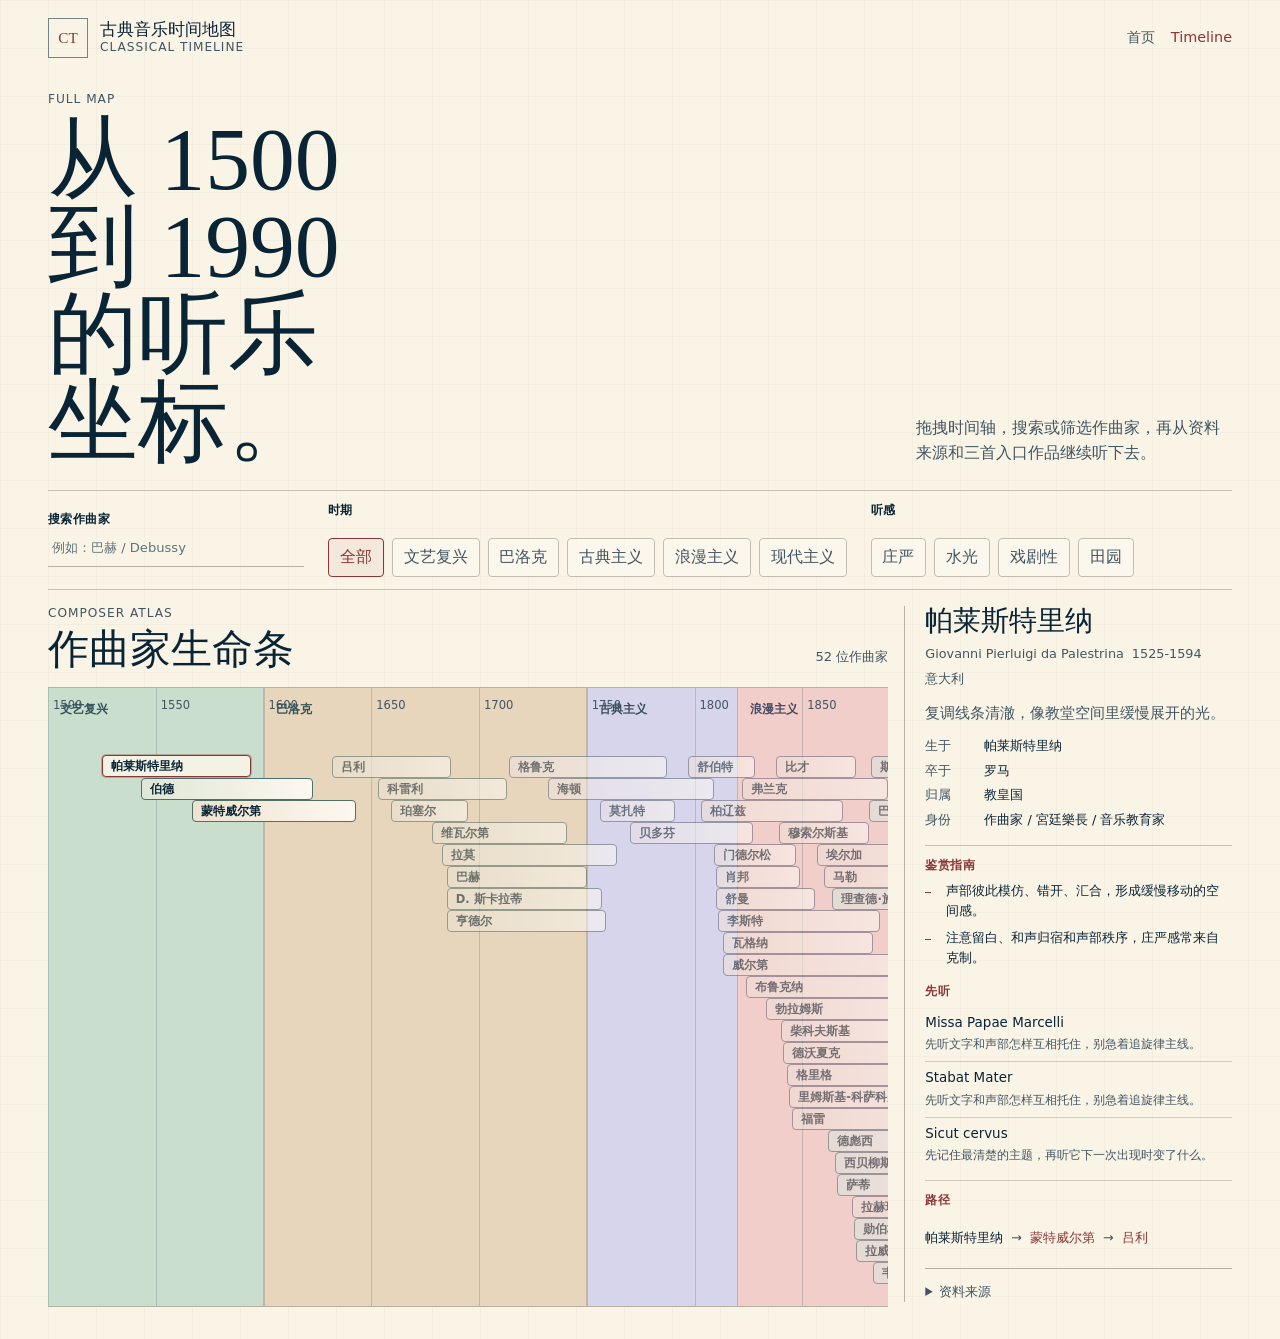
==== commit fc552de9: "Polish atlas experience for launch" ====
--- a/timeline.html
+++ b/timeline.html
@@ -29,8 +29,10 @@
     <main id="main-content" class="timeline-page">
       <section class="timeline-intro" aria-labelledby="timeline-title">
         <div>
-          <h1 id="timeline-title">时间地图</h1>
+          <p class="kicker">Full Map</p>
+          <h1 id="timeline-title">从 1500 到 1990 的听乐坐标。</h1>
         </div>
+        <p>拖拽时间轴，搜索或筛选作曲家，再从资料来源和三首入口作品继续听下去。</p>
       </section>
 
       <section class="explorer-shell" aria-label="时间线探索器">
@@ -58,6 +60,10 @@
 
         <section class="timeline-workspace" aria-label="作曲家生命条">
           <div class="workspace-head">
+            <div>
+              <p class="kicker">Composer Atlas</p>
+              <h2>作曲家生命条</h2>
+            </div>
             <p class="workspace-count" data-result-count aria-live="polite"></p>
           </div>
           <div class="timeline-frame" data-timeline-frame="full" tabindex="0" aria-label="完整时间线，可拖拽或用方向键平移">
--- a/assets/styles.css
+++ b/assets/styles.css
@@ -31,6 +31,10 @@
   --font-body: "Aptos", "Segoe UI", "Noto Sans SC", "Microsoft YaHei", system-ui, sans-serif;
 }
 
+@view-transition {
+  navigation: auto;
+}
+
 * {
   box-sizing: border-box;
 }
@@ -160,7 +164,7 @@
 
 .hero-shell {
   display: grid;
-  gap: var(--space-8);
+  gap: clamp(var(--space-8), 6vw, var(--space-16));
   min-width: 0;
   min-height: calc(100svh - 4.75rem);
   padding: var(--space-6) clamp(var(--space-4), 4vw, var(--space-12)) var(--space-8);
@@ -192,9 +196,10 @@
 }
 
 h1 {
-  max-width: 10ch;
+  max-width: 7.2ch;
   margin-block-end: var(--space-4);
-  font-size: clamp(3rem, 9vw, 6.6rem);
+  font-size: clamp(3.1rem, 7.1vw, 5.75rem);
+  line-height: 0.98;
 }
 
 h2 {
@@ -202,16 +207,16 @@
 }
 
 .hero-lede {
-  max-width: min(48ch, 100%);
-  color: var(--ink-soft);
-  font-size: 1.12rem;
+  max-width: min(31ch, 100%);
+  color: var(--ink-soft);
+  font-size: clamp(1rem, 1.3vw, 1.12rem);
 }
 
 .hero-actions {
   display: flex;
   flex-wrap: wrap;
   gap: var(--space-3);
-  margin-block: var(--space-6);
+  margin-block: var(--space-5) 0;
 }
 
 .button {
@@ -244,15 +249,42 @@
 }
 
 .atlas-panel {
-  background: color-mix(in oklch, var(--paper-lift) 78%, var(--paper) 22%);
-  border: 1px solid var(--rule);
+  background: color-mix(in oklch, var(--paper-lift) 62%, transparent);
+  border-block: 1px solid color-mix(in oklch, var(--rule) 84%, var(--paper-lift) 16%);
+  border-inline: 0;
 }
 
 .atlas-panel {
   align-self: center;
   min-width: 0;
-  padding: var(--space-4);
-  box-shadow: 0 1rem 2.5rem oklch(26% 0.045 238 / 0.08);
+  padding: clamp(var(--space-4), 2vw, var(--space-6));
+  box-shadow: 0 0.85rem 2rem oklch(26% 0.045 238 / 0.035);
+  transform-origin: center;
+}
+
+.hero-actions .button--primary {
+  background: transparent;
+  color: var(--ink);
+}
+
+.hero-actions .button--primary:hover {
+  background: transparent;
+  border-color: var(--concert-red);
+  color: var(--concert-red);
+}
+
+.atlas-panel .atlas-panel__head {
+  margin-block-end: var(--space-3);
+}
+
+.atlas-panel .kicker,
+.timeline-intro .kicker,
+.workspace-head .kicker {
+  margin-block-end: var(--space-2);
+}
+
+.atlas-panel__head h2 {
+  font-size: clamp(1.7rem, 3.1vw, 2.65rem);
 }
 
 .atlas-panel__head,
@@ -284,13 +316,78 @@
   max-width: 100%;
   min-width: 0;
   overflow: auto;
-  border: 1px solid var(--rule);
+  border-block: 1px solid var(--rule);
+  border-inline: 0;
   background: var(--paper-deep);
   cursor: grab;
   scroll-behavior: smooth;
   scrollbar-width: none;
   overscroll-behavior-inline: contain;
   touch-action: pan-y;
+  view-transition-name: atlas-map;
+}
+
+::view-transition-group(atlas-map) {
+  animation-timing-function: var(--ease-out);
+  animation-duration: 880ms;
+  z-index: 2;
+}
+
+::view-transition-old(root) {
+  animation: atlas-root-out 100ms var(--ease-out) both;
+}
+
+::view-transition-new(root) {
+  animation: atlas-root-in 300ms var(--ease-out) 360ms both;
+}
+
+::view-transition-old(atlas-map),
+::view-transition-new(atlas-map) {
+  height: 100%;
+  overflow: clip;
+}
+
+::view-transition-old(atlas-map) {
+  animation: atlas-map-old 300ms var(--ease-out) both;
+}
+
+::view-transition-new(atlas-map) {
+  animation: atlas-map-new 880ms var(--ease-out) both;
+}
+
+@keyframes atlas-root-out {
+  to {
+    opacity: 0;
+  }
+}
+
+@keyframes atlas-root-in {
+  from {
+    opacity: 0;
+  }
+
+  to {
+    opacity: 1;
+  }
+}
+
+@keyframes atlas-map-old {
+  to {
+    opacity: 0.16;
+    transform: scale(1.012);
+  }
+}
+
+@keyframes atlas-map-new {
+  from {
+    opacity: 0.72;
+    transform: scale(0.988);
+  }
+
+  to {
+    opacity: 1;
+    transform: scale(1);
+  }
 }
 
 .timeline-frame::-webkit-scrollbar {
@@ -305,6 +402,11 @@
 
 .timeline-frame--preview {
   height: clamp(15rem, 36vh, 20rem);
+  cursor: zoom-in;
+}
+
+.timeline-frame--preview.is-dragging {
+  cursor: grabbing;
 }
 
 .timeline-note {
@@ -348,8 +450,19 @@
   isolation: isolate;
 }
 
+.timeline:empty::after {
+  content: "";
+  position: absolute;
+  inset: 0;
+  background:
+    linear-gradient(90deg, transparent 0 24%, oklch(57% 0.018 240 / 0.14) 24.2% 24.35%, transparent 24.55% 100%),
+    linear-gradient(180deg, transparent 0 30%, oklch(57% 0.018 240 / 0.08) 30.2% 30.35%, transparent 30.55% 100%);
+  background-size: 16rem 100%, 100% 4.5rem;
+  opacity: 0.55;
+}
+
 .timeline--preview {
-  min-width: 58rem;
+  min-width: 66rem;
   min-height: 16rem;
 }
 
@@ -394,13 +507,13 @@
   display: flex;
   align-items: center;
   min-width: 3.5rem;
-  min-height: 1.45rem;
-  border: 1px solid color-mix(in oklch, var(--ink) 78%, var(--period-color) 22%);
+  min-height: 1.38rem;
+  border: 1px solid color-mix(in oklch, var(--ink) 58%, var(--period-color) 42%);
   border-radius: var(--radius-sm);
   background:
-    linear-gradient(90deg, color-mix(in oklch, var(--period-color) 78%, var(--paper-lift) 22%), var(--paper-lift));
+    linear-gradient(90deg, color-mix(in oklch, var(--period-color) 62%, var(--paper-lift) 38%), var(--paper-lift));
   color: var(--ink);
-  font-size: 0.74rem;
+  font-size: 0.72rem;
   font-weight: 600;
   line-height: 1.15;
   overflow: hidden;
@@ -409,18 +522,37 @@
   white-space: nowrap;
   transition:
     transform 160ms var(--ease-out),
+    opacity 160ms var(--ease-out),
+    filter 160ms var(--ease-out),
     border-color 160ms var(--ease-out),
     background-color 160ms var(--ease-out),
     box-shadow 160ms var(--ease-out);
 }
 
 .composer-bar:hover,
-.composer-bar:focus-visible,
-.composer-bar.is-active {
+.composer-bar:focus-visible {
   z-index: 4;
   border-color: var(--concert-red);
-  box-shadow: 0 0 0 3px oklch(58% 0.1 24 / 0.15);
-  transform: translateY(-2px);
+  box-shadow: 0 0 0 2px oklch(58% 0.1 24 / 0.12);
+  transform: translateY(-1px);
+}
+
+.composer-bar.is-active {
+  z-index: 5;
+  border-color: var(--concert-red);
+  background: color-mix(in oklch, var(--paper-lift) 78%, var(--period-color) 22%);
+  box-shadow: 0 0 0 1px oklch(45% 0.118 24 / 0.32);
+  color: var(--ink);
+  transform: translateY(-1px);
+}
+
+.composer-bar.is-related {
+  opacity: 1;
+}
+
+.composer-bar.is-muted {
+  opacity: 0.56;
+  filter: saturate(0.68);
 }
 
 .composer-bar.is-hidden {
@@ -429,7 +561,7 @@
 
 .timeline-page {
   min-width: 0;
-  padding: var(--space-5) clamp(var(--space-4), 4vw, var(--space-12)) var(--space-8);
+  padding: var(--space-4) clamp(var(--space-4), 4vw, var(--space-12)) var(--space-8);
 }
 
 .timeline-intro {
@@ -437,7 +569,7 @@
   align-items: end;
   justify-content: space-between;
   gap: var(--space-4);
-  margin-block-end: var(--space-3);
+  margin-block-end: var(--space-6);
 }
 
 .timeline-intro > * {
@@ -445,20 +577,21 @@
 }
 
 .timeline-intro h1 {
-  max-width: none;
-  margin: 0;
-  font-size: clamp(2.35rem, 5vw, 4.5rem);
-}
-
-.timeline-intro p {
-  max-width: 24ch;
+  max-width: 9ch;
+  margin: 0;
+  font-size: clamp(3rem, 7vw, 5.9rem);
+  line-height: 0.98;
+}
+
+.timeline-intro > p {
+  max-width: 31ch;
   margin: 0;
   color: var(--ink-soft);
 }
 
 .explorer-shell {
   display: grid;
-  gap: var(--space-3);
+  gap: var(--space-4);
   min-width: 0;
 }
 
@@ -471,28 +604,47 @@
 .explorer-controls {
   display: flex;
   flex-wrap: wrap;
-  align-items: end;
-  gap: var(--space-3) var(--space-4);
+  align-items: center;
+  gap: var(--space-3) var(--space-6);
+  border-block: 1px solid color-mix(in oklch, var(--rule) 72%, transparent);
+  padding-block: var(--space-3);
 }
 
 .search-field {
   display: grid;
   gap: var(--space-1);
-  width: min(18rem, 100%);
+  position: relative;
+  width: min(16rem, 100%);
   margin: 0;
   color: var(--ink-soft);
   font-size: 0.82rem;
+}
+
+.filter-group {
+  display: grid;
+  gap: var(--space-2);
+}
+
+.search-field span,
+.filter-group__label,
+.detail-section-label {
+  color: var(--ink);
+  font-size: 0.76rem;
+  font-weight: 700;
+  letter-spacing: 0.04em;
+  line-height: 1.2;
 }
 
 .search-field input {
   width: 100%;
   min-width: 0;
-  min-height: 2.75rem;
-  border: 1px solid var(--rule-strong);
-  border-radius: var(--radius-sm);
-  background: var(--paper-lift);
+  min-height: 2.3rem;
+  border: 0;
+  border-block-end: 1px solid var(--rule);
+  border-radius: 0;
+  background: transparent;
   color: var(--ink);
-  padding: 0 var(--space-3);
+  padding: 0 var(--space-1);
 }
 
 .search-field input::placeholder {
@@ -501,32 +653,21 @@
 
 .filter-group + .filter-group {
   margin-block-start: 0;
-}
-
-.filter-group__label {
-  margin-block-end: var(--space-1);
-  color: var(--ink);
-  font-size: 0.82rem;
-  font-weight: 700;
-}
-
-.filter-group[aria-label="按听感筛选"] {
-  display: none;
 }
 
 .chip-row {
   display: flex;
   flex-wrap: wrap;
-  gap: var(--space-1);
+  gap: var(--space-2);
 }
 
 .chip {
-  min-height: 2.15rem;
-  border: 1px solid var(--rule);
+  min-height: 2.35rem;
+  border: 1px solid color-mix(in oklch, var(--rule) 82%, var(--paper-lift) 18%);
   border-radius: var(--radius-sm);
-  background: var(--paper-lift);
-  color: var(--ink-soft);
-  padding: 0.32rem 0.58rem;
+  background: color-mix(in oklch, var(--paper-lift) 72%, transparent);
+  color: var(--ink-soft);
+  padding: 0.36rem 0.68rem;
   transition:
     border-color 160ms var(--ease-out),
     color 160ms var(--ease-out),
@@ -540,7 +681,7 @@
 }
 
 .chip[aria-pressed="true"] {
-  background: oklch(92% 0.03 24);
+  background: color-mix(in oklch, var(--concert-red) 8%, var(--paper-lift) 92%);
 }
 
 .timeline-workspace {
@@ -550,7 +691,11 @@
 .workspace-count {
   margin: 0 0 var(--space-1);
   color: var(--ink-soft);
-  font-size: 0.9rem;
+  font-size: 0.82rem;
+}
+
+.workspace-head h2 {
+  font-size: clamp(1.7rem, 3.2vw, 2.7rem);
 }
 
 .composer-detail {
@@ -561,42 +706,248 @@
 
 .composer-detail h2 {
   margin-block-end: var(--space-2);
-  font-size: clamp(1.45rem, 2.8vw, 2rem);
+  font-size: clamp(1.35rem, 2.2vw, 1.72rem);
+  line-height: 1.12;
 }
 
 .detail-meta {
   display: flex;
   flex-wrap: wrap;
+  gap: var(--space-1) var(--space-2);
+  margin-block: 0 var(--space-3);
+  color: var(--ink-soft);
+  font-size: 0.8rem;
+}
+
+.detail-vibe {
+  margin: 0;
+  color: var(--ink-soft);
+  font-size: 0.92rem;
+}
+
+.detail-facts {
+  display: grid;
+  gap: 0.38rem;
+  margin: var(--space-3) 0 0;
+}
+
+.detail-facts div {
+  display: grid;
+  grid-template-columns: 3.2rem minmax(0, 1fr);
   gap: var(--space-2);
-  margin-block: 0 var(--space-4);
-  color: var(--ink-soft);
-  font-size: 0.86rem;
-}
-
-.detail-vibe {
-  margin: 0;
-  color: var(--ink-soft);
+}
+
+.detail-facts dt,
+.detail-facts dd {
+  margin: 0;
+  font-size: 0.8rem;
+  line-height: 1.45;
+}
+
+.detail-facts dt {
+  color: var(--ink-soft);
+}
+
+.detail-facts dd {
+  color: var(--ink);
+}
+
+.listening-guide {
+  margin-block-start: var(--space-4);
+  border-block-start: 1px solid color-mix(in oklch, var(--rule) 74%, transparent);
+  padding-block-start: var(--space-3);
+}
+
+.detail-section-label {
+  margin: 0 0 var(--space-2);
+  color: var(--concert-red);
+}
+
+.guide-list {
+  display: grid;
+  gap: 0.42rem;
+  margin: 0;
+  padding: 0;
+  list-style: none;
+}
+
+.guide-list li {
+  display: grid;
+  grid-template-columns: 0.8rem minmax(0, 1fr);
+  gap: var(--space-2);
+  color: var(--ink);
+  font-size: 0.84rem;
+  line-height: 1.5;
+}
+
+.guide-list li::before {
+  content: "";
+  width: 0.38rem;
+  height: 1px;
+  margin-block-start: 0.72rem;
+  background: var(--concert-red);
 }
 
 .detail-works {
+  display: grid;
+  gap: var(--space-2);
+  margin-block-start: var(--space-4);
+}
+
+.work-guide-list {
+  display: grid;
+  gap: var(--space-2);
+  margin: 0;
+  padding: 0;
+  list-style: none;
+}
+
+.work-guide-list li {
+  display: grid;
+  gap: 0.22rem;
+  border-block-start: 1px solid color-mix(in oklch, var(--rule) 60%, transparent);
+  padding-block-start: var(--space-2);
+}
+
+.work-guide-list li:first-child {
+  border-block-start: 0;
+  padding-block-start: 0;
+}
+
+.work-guide-list span {
+  color: var(--ink-soft);
+  font-size: 0.78rem;
+  line-height: 1.45;
+}
+
+.work-link {
+  display: inline-flex;
+  align-items: center;
+  border: 0;
+  background: transparent;
+  color: var(--ink);
+  padding: 0;
+  font-size: 0.84rem;
+  line-height: 1.25;
+}
+
+.work-link:not(.work-link--source) {
+  color: var(--ink-soft);
+}
+
+.work-link--source {
+  text-decoration: none;
+  text-decoration-thickness: 1px;
+  text-underline-offset: 0.22em;
+}
+
+.work-link--source:hover,
+.work-link--source:focus-visible {
+  color: var(--concert-red);
+  text-decoration: underline;
+}
+
+.listening-path {
+  display: grid;
+  gap: var(--space-2);
+  margin-block-start: var(--space-4);
+  border-block-start: 1px solid color-mix(in oklch, var(--rule) 64%, transparent);
+  padding-block-start: var(--space-3);
+}
+
+.listening-path div {
   display: flex;
   flex-wrap: wrap;
-  gap: var(--space-1);
+  align-items: center;
+  gap: 0.25rem var(--space-2);
+}
+
+.path-node {
+  display: inline-flex;
+  align-items: center;
+  min-height: 1.8rem;
+  border: 0;
+  background: transparent;
+  color: var(--ink);
+  padding: 0;
+  font-size: 0.84rem;
+  line-height: 1.3;
+}
+
+.path-node:not(.is-current) {
+  color: var(--concert-red);
+}
+
+.path-node:not(.is-current):hover,
+.path-node:not(.is-current):focus-visible {
+  text-decoration: underline;
+  text-decoration-thickness: 1px;
+  text-underline-offset: 0.22em;
+}
+
+.path-arrow {
+  color: var(--ink-soft);
+  font-size: 0.8rem;
+}
+
+.source-drawer {
+  margin-block-start: var(--space-4);
+  border-block-start: 1px solid var(--rule);
+  padding-block-start: var(--space-3);
+}
+
+.source-drawer summary {
+  color: var(--ink-soft);
+  cursor: pointer;
+  font-size: 0.82rem;
+}
+
+.source-drawer summary:hover,
+.source-drawer summary:focus-visible {
+  color: var(--concert-red);
+}
+
+.source-extra-facts {
+  display: grid;
+  gap: 0.35rem;
+  margin: var(--space-3) 0 0;
+}
+
+.source-extra-facts div {
+  display: grid;
+  grid-template-columns: 3.2rem minmax(0, 1fr);
+  gap: var(--space-2);
+}
+
+.source-extra-facts dt,
+.source-extra-facts dd {
+  margin: 0;
+  font-size: 0.78rem;
+  line-height: 1.45;
+}
+
+.source-extra-facts dt,
+.source-extra-facts dd,
+.source-links a {
+  color: var(--ink-soft);
+}
+
+.source-links {
+  display: flex;
+  flex-wrap: wrap;
+  gap: var(--space-2);
   margin-block-start: var(--space-3);
 }
 
-.detail-works span {
-  border: 1px solid var(--rule);
-  background: color-mix(in oklch, var(--paper-lift) 78%, var(--paper) 22%);
-  color: var(--ink);
-  padding: 0.35rem 0.55rem;
-  font-size: 0.86rem;
-}
-
-.detail-next {
-  margin-block: var(--space-3) 0;
-  color: var(--ink-soft);
-  font-size: 0.9rem;
+.source-links a {
+  font-size: 0.82rem;
+  text-decoration: underline;
+  text-decoration-thickness: 1px;
+  text-underline-offset: 0.2em;
+}
+
+.source-links a:hover {
+  color: var(--concert-red);
 }
 
 .empty-state {
@@ -616,12 +967,12 @@
 
 @media (min-width: 64rem) {
   .hero-shell {
-    grid-template-columns: minmax(20rem, 0.82fr) minmax(34rem, 1.18fr);
+    grid-template-columns: minmax(24rem, 0.78fr) minmax(34rem, 1.22fr);
     align-items: center;
   }
 
   .explorer-shell {
-    grid-template-columns: minmax(32rem, 2fr) minmax(18rem, 0.72fr);
+    grid-template-columns: minmax(33rem, 2fr) minmax(20rem, 0.78fr);
     align-items: start;
   }
 
@@ -638,7 +989,7 @@
     border-block-start: 0;
     border-inline-start: 1px solid var(--rule);
     padding-block-start: 0;
-    padding-inline-start: var(--space-4);
+    padding-inline-start: var(--space-5);
   }
 }
 
@@ -683,7 +1034,7 @@
   }
 
   .hero-lede,
-  .timeline-intro p {
+  .timeline-intro > p {
     max-width: 29ch;
   }
 
@@ -710,9 +1061,22 @@
     flex-direction: column;
   }
 
+  .timeline-intro h1 {
+    max-width: 8.8ch;
+    font-size: clamp(2.9rem, 14vw, 4.4rem);
+  }
+
+  .filter-group {
+    width: 100%;
+  }
+
 }
 
 @media (prefers-reduced-motion: reduce) {
+  .timeline-frame {
+    view-transition-name: none;
+  }
+
   *,
   *::before,
   *::after {
